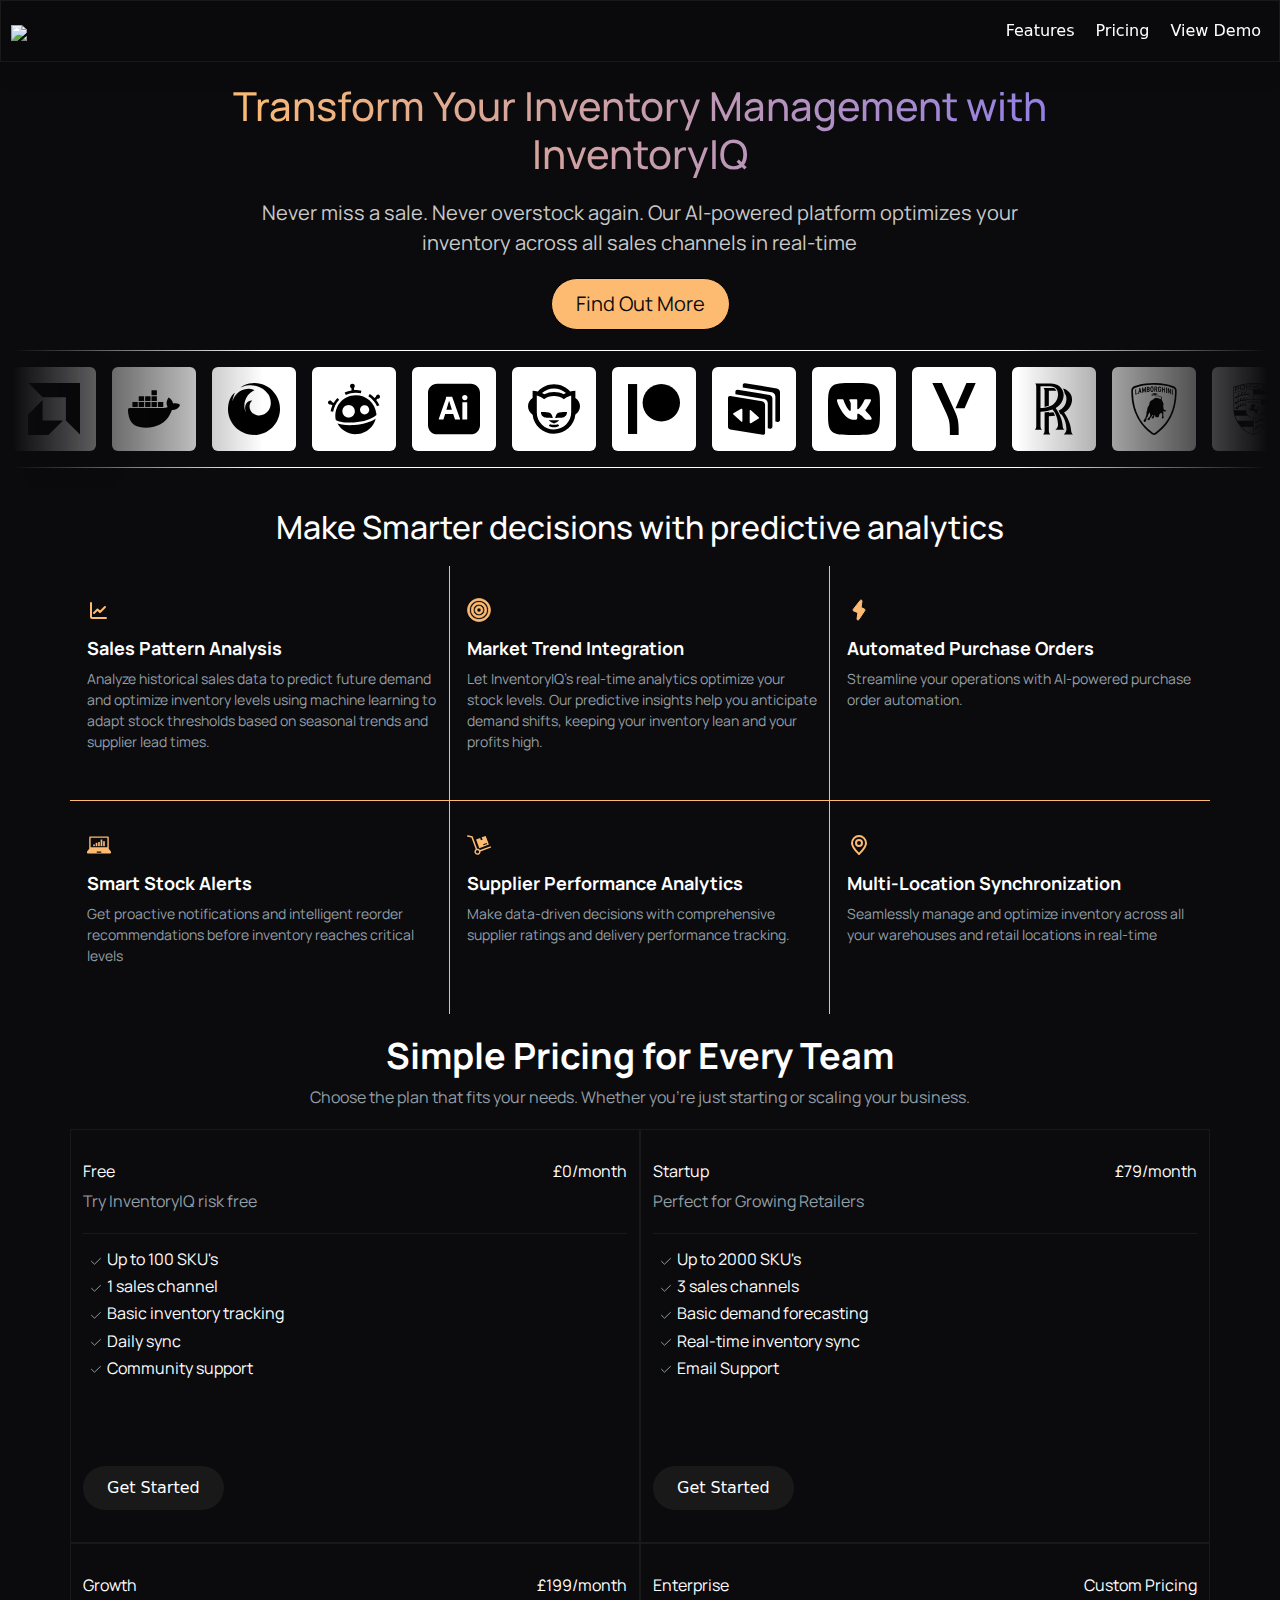
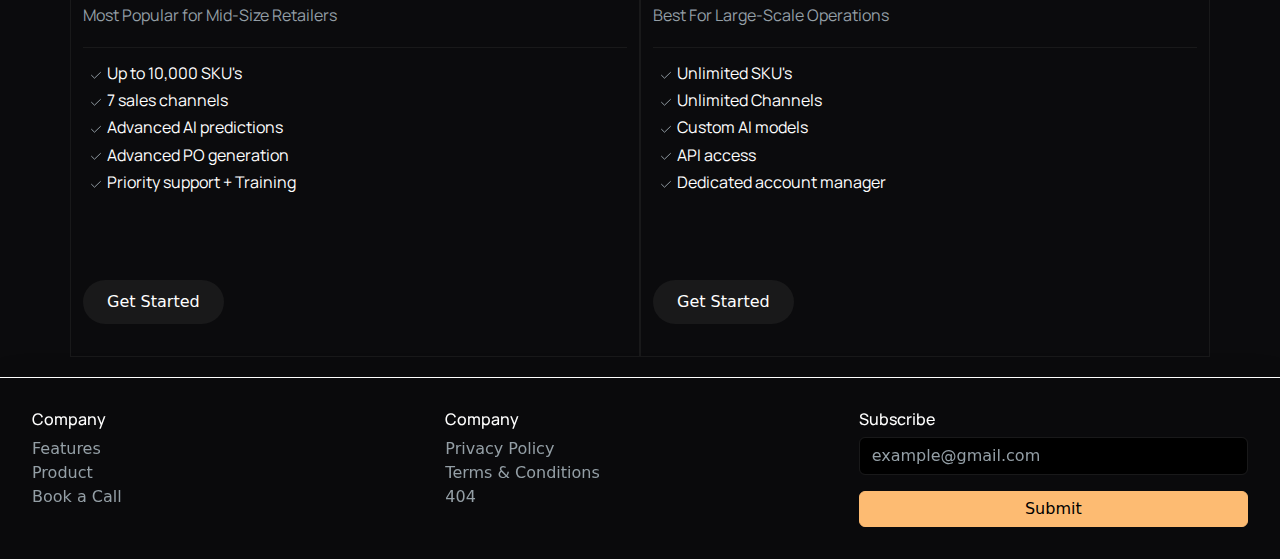
==== index.html @ 150c67d3 "Update and rename sass.html to index.html" ====
<!DOCTYPE html>
<html>
    <head>
        <meta charset="utf-8">
        <meta http-equiv="X-UA-Compatible" content="IE=edge">
        <title></title>
        <meta name="description" content="">
        <meta name="viewport" content="width=device-width, initial-scale=1">

        <!--Google Fonts Api-->
        <link rel="preconnect" href="https://fonts.googleapis.com">
        <link rel="preconnect" href="https://fonts.gstatic.com" crossorigin>
        <link href="https://fonts.googleapis.com/css2?family=Manrope:wght@200..800&display=swap" rel="stylesheet">

        <link rel="stylesheet" href="index.css">
        <!-- Bootstrap CSS for styling and layout-->
        <link href="https://cdn.jsdelivr.net/npm/bootstrap@5.3.3/dist/css/bootstrap.min.css" rel="stylesheet"
        integrity="sha384-QWTKZyjpPEjISv5WaRU9OFeRpok6YctnYmDr5pNlyT2bRjXh0JMhjY6hW+ALEwIH" 
        crossorigin="anonymous">
    </head>
<body class="body">

<nav id="nav1" class="navbar navbar-light navbar-expand-md sticky-top  ">
  <div class="container-fluid col-12   " id="navigation">
    <a href="" class="navbar-brand">
        <img src="images/icons8-html.svg">
    </a>
    <!--Toggle Button for mobile devices-->
    <button class="navbar-toggler" type="button" data-bs-toggle="collapse" data-bs-target="#main-nav"
    aria-controls="main-nav" aria-expanded="false" aria-label="Toggle navigation">
      <span class="navbar-toggler-icon  "></span>
    </button>
    <!--Navbar Links-->
    <div class="collapse navbar-collapse justify-content-end align-center " id="main-nav">
        <ul class="navbar-nav">
          <li class="nav-item">
            <a class="nav-link" id="link1" href="#">Features</a>
          </li>

          <li class="nav-item">
            <a class="nav-link" id="link2" href="#">Pricing</a>
          </li>

          
          <li class="nav-item">
            <a class="nav-link " id="link3" href="#" >View Demo</a>
          </li>

          
        </ul>
    </div>
  </div>        
</nav>

<div class="container-fluid
" >
  <div class="row">
    <main>
      <h1 class="mx-auto text-center col-12 col-lg-8 ">Transform Your Inventory Management with InventoryIQ</h1>
      <p id="p1" class="text-center mx-auto col-12 col-lg-8"> Never miss a sale. Never overstock again. Our AI-powered 
      platform optimizes your inventory across all sales channels in real-time</p>

      <button class="mx-auto d-flex" id="cta">Find Out More</button>


      <div class="scroller col-12 mx-auto text-center d-flex" data-animated="true"  >
        <ul class="tag-list scroller__inner ">
          <li class="shadow-lg rounded" ><a ><img class="img" src="images/amd.svg" alt="amd-icon"></a>
          </li>
          <li class="rounded"><a ><img class="img" src="images/docker.svg"></a>
          </li>
          <li class="rounded"><a ><img class="img" src="images/firefox.svg"></a>
          </li>
          <li class="rounded"><a ><img class="img" src="images/freepik.svg"></a>
          </li>      
          <li class="rounded" ><a ><img class="img" src="images/illustrator.svg"></a>
          </li>
          
          <li class="rounded"><a ><img class="img" src="images/napster.svg" 
             ></a></li>
    
          <li class="rounded"><a ><img class="img" src="images/patreon.svg
            " alt="patreon-icon"></a></li>
    
          <li class="rounded"><a ><img class="img" src="images/slidesgo.svg"  
            alt="slidesgo-icon"></a></li> 
    
          <li class="rounded"><a ><img class="img" src="images/vk.svg" 
           alt="vk-icon" ></a></li>  
    
          <li class="rounded"><a ><img class="img" src="images/yandex.svg"
           alt="yandex-icon"  ></a></li>

           <li class="rounded"><a ><img class="img" src="images/rolls-royce-icon.svg"
            alt="Rolls-Royce-icon"  ></a></li> 

          <li class="rounded"><a ><img class="img" src="images/lamborghini-icon.svg"
          alt="lamborghini-icon"  ></a></li>

          <li class="rounded"><a ><img class="img" src="images/porsche-icon.svg"
            alt="porsche-icon"  ></a></li>

           <li class="rounded"><a ><img class="img" src="images/adobe-light-room-icon.svg"
           alt="adobe-light-room-icon"  ></a></li>  

           <li class="rounded"><a ><img class="img" src="images/zhihu-icon.svg"
            alt="zhihu-icon"  ></a></li>

          <!--Section 2 of Icons-->

           <li class="rounded"><a ><img class="img" src="images/amd.svg" alt="amd-icon"
            aria-hidden="true"></a></li>

           <li class="rounded"><a ><img class="img" src="images/docker.svg"
            aria-hidden="true"></a></li>

           <li class="rounded"><a ><img class="img" src="images/firefox.svg"
            aria-hidden="true"></a></li>

           <li class="rounded"><a ><img class="img" src="images/freepik.svg"
            aria-hidden="true"></a></li>  

           <li class="rounded"><a ><img class="img" src="images/illustrator.svg" 
            aria-hidden="true"></a>

            <li class="rounded"><a ><img class="img" src="images/napster.svg" 
            aria-hidden="true"  ></a></li>
     
           <li class="rounded"><a ><img class="img" src="images/patreon.svg
             " aria-hidden="true" alt="patreon-icon"></a></li>
     
           <li class="rounded"><a ><img class="img" src="images/slidesgo.svg"  
             alt="slidesgo-icon" aria-hidden="true"></a></li> 
     
           <li class="rounded"><a ><img class="img" src="images/vk.svg" 
            alt="vk-icon" aria-hidden="true" ></a></li>  
     
           <li class="rounded"><a ><img class="img" src="images/yandex.svg"
            alt="yandex-icon" aria-hidden="true" ></a></li>
           </li>

           <li class="rounded"><a ><img class="img" src="images/rolls-royce-icon.svg"
            alt="Rolls-Royce-icon" aria-hidden="true" ></a></li> 

          <li class="rounded"><a ><img class="img" src="images/lamborghini-icon.svg"
          alt="lamborghini-icon" aria-hidden="true" ></a></li>

          <li class="rounded"><a ><img class="img" src="images/porsche-icon.svg"
            alt="porsche-icon"  aria-hidden="true"></a></li>

           <li class="rounded"><a ><img class="img" src="images/adobe-light-room-icon.svg"
           alt="adobe-light-room-icon" aria-hidden="true" ></a></li>  

           <li class="rounded"><a ><img class="img" src="images/zhihu-icon.svg"
            alt="zhihu-icon" aria-hidden="true" ></a></li>
        </ul>
      </div> 

    </main>
    
    
    
  </div>
</div>

<div class="container" id="features">
  <div class="row justify-content-center">

    <h2 id="h2" class="col-12  col-md-12 mx-auto text-center">Make Smarter decisions with predictive analytics</h2>
    
    <div id="section1" class="section col-sm-12 col-md-4   ">
      <img src="images/graph-icon.svg">
      <h2>Sales Pattern Analysis</h2>
      <p>Analyze historical sales data to predict future demand and optimize inventory levels using machine
      learning to adapt stock thresholds based on seasonal trends and supplier lead times.</p>
    </div>

    <div id="section2" class="section col-sm-12 col-md-4  ">
      <img src="images/bullseye-icon.svg">
      <h2>Market Trend Integration</h2>
      <p>Let InventoryIQ's real-time analytics optimize your stock levels. Our predictive insights help you
      anticipate demand shifts, keeping your inventory lean and your profits high.</p>
    </div>

    <div id="section3" class="section col-sm-12 col-md-4  ">
      <img src="images/lightning-icon.svg">
      <h2>Automated Purchase Orders</h2>
      <p>Streamline your operations with AI-powered purchase order automation.</p>
    </div>

    
    
      <div id="section4" class="section col-sm-12 col-md-4  ">
        <img src="images/performance-graph-icon.svg">
        <h2>Smart Stock Alerts</h2>
        <p>Get proactive notifications and intelligent reorder recommendations before inventory reaches critical levels</p>
      </div>

      <div id="section5" class="section col-sm-12  col-md-4  ">
        <img src="images/transport-cart-icon.svg">
        <h2>Supplier Performance Analytics</h2>
        <p>Make data-driven decisions with comprehensive supplier ratings and delivery performance tracking.</p>
      </div>

      <div id="section6" class="section col-sm-12 col-md-4  ">
        <img src="images/location-pin-icon.svg">
        <h2>Multi-Location Synchronization</h2>
        <p>Seamlessly manage and optimize inventory across all your warehouses and retail locations in real-time</p>
      </div>
    
    

  </div>

</div>

<div class="container" id="pricing">
  <div class="row justify-content-center " >
    <h2 class="mx-auto text-center col-12 col-lg-8" id="pricingH2">Simple Pricing for Every Team</h2>
    <p id="pricingParagraph" class="mx-auto text-center col-10 col-lg-8">Choose the plan that fits your needs.
       Whether you're just starting or scaling your business.</p>

       
          <div class="col-sm-12 col-md-6  " id="free">
            <div  class="d-flex justify-content-between col-12"> 
              <h2 class="float-start ">Free</h2>
              <h2 class="float-end ">£0/month</h2> </div>
              <p>Try InventoryIQ risk free</p>  

                <h2><img src="images/tick-icon.svg" class="pricingImage"> Up to 100 SKU's</h2> 
                <h2><img src="images/tick-icon.svg" class="pricingImage"> 1 sales channel</h2> 
                <h2><img src="images/tick-icon.svg" class="pricingImage"> Basic inventory tracking</h2> 
                <h2><img src="images/tick-icon.svg" class="pricingImage"> Daily sync</h2>
                <h2><img src="images/tick-icon.svg" class="pricingImage"> Community support</h2> 

                <button class="pricingCta rounded-pill">Get Started</button>

          </div>


          <div class="col-sm-12 col-md-6" id="startup">
            <div  class="d-flex justify-content-between col-12"> 
              <h2 class="float-start ">Startup</h2>
              <h2 class="float-end ">£79/month</h2> </div>
              <p>Perfect for Growing Retailers</p>

              <h2><img src="images/tick-icon.svg" class="pricingImage"> Up to 2000 SKU's</h2>
              <h2><img src="images/tick-icon.svg" class="pricingImage"> 3 sales channels</h2>
              <h2><img src="images/tick-icon.svg" class="pricingImage"> Basic demand forecasting</h2>
              <h2><img src="images/tick-icon.svg" class="pricingImage"> Real-time inventory sync</h2>
              <h2><img src="images/tick-icon.svg" class="pricingImage"> Email Support</h2>

              <button class="pricingCta rounded-pill">Get Started</button>

          </div>


          <div class="col-sm-12 col-md-6" id="growth">
            
              <div  class="d-flex justify-content-between col-12"> 
                <h2 class="float-start ">Growth</h2>
                <h2 class="float-end ">£199/month</h2> </div>
                <p>Most Popular for Mid-Size Retailers</p>

                <h2><img src="images/tick-icon.svg" class="pricingImage"> Up to 10,000 SKU's</h2>
                <h2><img src="images/tick-icon.svg" class="pricingImage"> 7 sales channels</h2>
                <h2><img src="images/tick-icon.svg" class="pricingImage"> Advanced AI predictions</h2>
                <h2><img src="images/tick-icon.svg" class="pricingImage"> Advanced PO generation</h2>
                <h2><img src="images/tick-icon.svg" class="pricingImage"> Priority support + Training</h2>

                <button class="pricingCta rounded-pill">Get Started</button>

          </div>

          <div class="col-sm-12 col-md-6 " id="enterprise">
            <div  class="d-flex justify-content-between col-12"> 
              <h2 class="float-start ">Enterprise</h2>
              <h2 class="float-end ">Custom Pricing </h2> </div>
              <p>Best For Large-Scale Operations </p>

              <h2><img src="images/tick-icon.svg" class="pricingImage"> Unlimited SKU's</h2>
              <h2><img src="images/tick-icon.svg" class="pricingImage"> Unlimited Channels</h2>
              <h2><img src="images/tick-icon.svg" class="pricingImage"> Custom AI models</h2>
              <h2><img src="images/tick-icon.svg" class="pricingImage"> API access</h2>
              <h2><img src="images/tick-icon.svg" class="pricingImage"> Dedicated account manager</h2>

              <button class="pricingCta rounded-pill">Get Started</button>

          </div>  
       
  </div>
</div>



<!--Footer-->
<div class="container-fluid" id="footer">
  <div class="row justify-content-center">

    <div class=" col-sm-12 col-md-4">
      <h2>Company</h2>
        <ul>
          <li><a>Features</a></li>
          <li><a href="#">Product</a></li>
          <li><a href="#">Book a Call</a></li>
        </ul>
    </div>

    <div class="col-sm-12  col-md-4">
      <h2>Company</h2>
      <ul>
        <li><a href="#">Privacy Policy</a></li>
        <li><a href="#">Terms & Conditions</a></li>
        <li><a href="#">404</a></li>
      </ul>
    </div>

    <div class="col-sm-12 col-md-4">
      <h2>Subscribe</h2>
      <form>
        <input type="email" class="form-control " placeholder="example@gmail.com" id="emailLabel">
        <button type="submit" id="formCta" class="text-center col-12 ">Submit</button>

      </form>
    </div>


  </div>
</div>






<script src="https://cdn.jsdelivr.net/npm/@popperjs/core@2.11.8/dist/umd/popper.min.js" integrity="sha384-I7E8VVD/ismYTF4hNIPjVp/Zjvgyol6VFvRkX/vR+Vc4jQkC+hVqc2pM8ODewa9r" crossorigin="anonymous"></script>
<script src="https://cdn.jsdelivr.net/npm/bootstrap@5.3.3/dist/js/bootstrap.min.js" integrity="sha384-0pUGZvbkm6XF6gxjEnlmuGrJXVbNuzT9qBBavbLwCsOGabYfZo0T0to5eqruptLy" crossorigin="anonymous"></script>
<script src="https://ajax.googleapis.com/ajax/libs/jquery/3.7.1/jquery.min.js"></script>
<script src="index.js"></script>
</body>
</html>
---- index.css ----
* {
    padding: 0px;
    margin: 0px;

}

.body{
    background: #0B0B0D;
}

#nav1{
  padding: 10px;
}

/* #navigation {
    
border-radius: 16px;
background:rgba(0, 0, 0,0.01);
box-shadow: 0 4px 30px rgba(0, 0, 0, 0.1);
backdrop-filter: blur(20px);
-webkit-backdrop-filter: blur(20px);
border: 1px solid #19191A;
margin-bottom: 20px;
padding: 10px;
} */


.navbar-toggler-icon {
   
background-image: url("data:image/svg+xml,%3csvg xmlns='http://www.w3.org/2000/svg' viewBox='0 0 30 30'%3e%3cpath stroke='rgba(255, 255, 255, 1)' stroke-linecap='round' stroke-miterlimit='10' stroke-width='2' d='M4 7h22M4 15h22M4 23h22'/%3e%3c/svg%3e") !important;
}


#link1{
    color:#ffffff;
    cursor: pointer;
}

#link2{
    color:#ffffff;
    cursor: pointer;
    margin-left: 5px;
}

#link3{
    color:#ffffff;
    cursor: pointer;
    margin-left: 5px;
}

h1,p,h2 {
    font-family: 'Manrope';
}

main h1, main p {
  margin-bottom: 20px;
  padding: 0px;
}

h1{
  
    background: #FDBB72;
    background: linear-gradient(to right, #FDBB72 0%, #927FE4 100%);
    -webkit-background-clip: text;
    -webkit-text-fill-color: transparent;
    font-size: 40px;
    padding-bottom:20px;
    font-weight: bold;
}

p{
    color: #ffffffcc;
    font-size: 20px;
    padding-bottom: 20px;
}

#h2{
  color: #ffffff;
  margin-bottom: 20px;
}

#h1{
  font-size: 40px;
  color:  #FDBB72;
  margin-bottom: 20px;
}

#cta{
    background-color:#FDBB72;
    font-family:'Manrope';
    font-size: 20px;
    color: #0B0B0D;
    padding:10px 24px;
    border-radius:50px;
    border: 1px solid black;
    margin-bottom: 20px;
}

#cta:hover{
    opacity:0.7;
}

/*Infinite Scroll CSS */




.tag-list {
    margin: 0;
    padding-inline: 0;
    list-style: none;
  }
  
  .tag-list li{
    padding: 1rem;
    background-color: white;
  }
  
  .scroller {
  /* max-width: 600px; */
  max-width: 600px;
    margin-bottom: 20px
  }
  
  
  .scroller__inner {
    display: flex;
    gap: 1rem;
    padding-block: 1rem;
    /*max-width: 600px;*/
    border-bottom: 1px solid white;
    border-top: 1px solid white;
    margin-bottom: 20px;
  }
  
  
  
  .scroller[data-animated=true]{
    overflow: hidden;
    /*max-width: 600px;*/
    max-width: 100%;
    -webkit-mask: linear-gradient(
      90deg,
      transparent,
      white 20%,
      white 80%,
      transparent
      );
  
      mask: linear-gradient(
      90deg,
      transparent,
      white 20%,
      white 80%,
      transparent
      );
  }
  
  .scroller[data-animated=true] .scroller__inner {
    flex-wrap: nowrap;
    animation: 
    scroll
    var(--_animation-duration,50s)
    var(--_animation-direction,forwards)
    linear infinite;
    width: max-content;
  }
  
  .scroller[data-direction='right']{
    --_animation-direction: reverse;
  }
  
  -scroller[data-direction='left']{
    --_animation-direction: forwards;
  }
  
  .scroller[data-speed='fast']{
  --_animation-duration: 40s;
  }
  
  .scroller[data-speed="slow"]{
  --_animation-duration: 120s;
  }
  
  @keyframes scroll {
    to {
      transform: translate(calc(-50% - 0.5rem));
    }
  }
  
  .img {
    width: 52px;
    
  }
  
  

/* End of Infinite Scroll CSS*/

#features h2, #features p {
  padding: 0px;
}

.section {
  
  padding:32px;
  gap: 16px;
  
}

#h2 {
  margin-bottom: 20px !important;
  margin-left: 0px !important;
  margin-right: 0px !important;

}

.section h2 {
  font-weight: bold;
  font-size: 18px;
  color:white;
  margin-left: 5px;
  padding: 0px;
}

.section p {
  color:#949fa6;
  font-size: 14px;
  margin-left: 5px;
}

.section img {
  margin-left: 5px;
  width: 24px;
  padding-bottom: 16px;
  
}
/*
#section1,#section2 {
  border-right: 1px solid #FDBB72;
  border-bottom:1px solid #FDBB72;
}

#section3 {
  border-bottom: 1px solid #FDBB72;
}

#section4,#section5 {
  border-right: 1px solid #FDBB72;
}
*/
#features{
  margin-bottom: 20px;
}

#pricing {
  margin-bottom: 20px;
}

#pricingH2 {
  color: white;
  font-weight: bold;
  font-size: 36px;
  padding: 0px;
}

#pricingParagraph{
  color: #949fa6;
  font-size: 16px;
  padding: 0px;
  margin-bottom: 20px;
}

#footer {
  background:rgba(0, 0, 0,0.01);
box-shadow: 0 4px 30px rgba(0, 0, 0, 0.1);
backdrop-filter: blur(20px);
-webkit-backdrop-filter: blur(20px);
border-top: 1px solid #ffffff;
padding: 32px;
}

/*#free {
  width: 40%;
}*/

#free, #startup, #growth, #enterprise {
  gap: 80px;
  padding-bottom: 32px;
  padding-top: 32px;
  border: 1px solid #19191A;
}

#free h2, #startup h2, #growth h2, #enterprise h2 {
  font-size: 16px;
  font-weight:normal;
  color:#ffffff;
}

.pricingImage {
  height: 16px;
  padding-left: 5px;
}

#free p , #startup p, #growth p, #enterprise p{
  color: #949fa6;
  font-size: 16px;
  border-bottom: 1px solid #19191A;

}

.pricingCta {
  background-color: #19191A;
  color: #ffffff;
  padding: 10px 24px;
  border: none;
  margin-top: 80px;
}

.pricingCta:hover {
  opacity: 0.7;
}



#footer h2 {
  color: #ffffff;
  font-size: 16px;
}

#footer li {
  list-style: none;
}

#footer a {
  color: #949fa6;
}

#footer ul {
  padding: 0px;
}

#emailLabel {
  background-color: #000000;
  border: 1px solid #19191A;
  color: #ffffff;
  margin-bottom: 16px;
}

#emailLabel::placeholder {
  color: #949fa6;
}

#emailLabel:focus-within {
  border-color: #FDBB72 !important;
  box-shadow: none !important;
  color: white;
}

#formCta {
  background-color: #FDBB72;
  border: 1px solid #FDBB72;
  border-radius:var(--bs-border-radius);
  padding: 5px;
}

li a {
  text-decoration: none;
}


 @media only screen and (min-width:450px) and (max-width:575.98px) {
/* Styles for Portrait phones */
#section1, #section2, #section3, #section4 , #section5 , #section6 {
  border-bottom: 1px solid #FDBB72;
  border-right: none;
}

#navigation {
    
  background:rgba(0, 0, 0,0.01);
  box-shadow: 0 4px 30px rgba(0, 0, 0, 0.1);
  backdrop-filter: blur(20px);
  -webkit-backdrop-filter: blur(20px);
  border: 1px solid #19191A;
  margin-bottom: 20px;
  padding: 10px;
  border-radius: 0px;
  }

  #nav1 {
    padding: 0px;
  }

  #link3,#link2,#link1 {
    margin-left: 5px;
  }

  #section1,#section2,#section3,#section4,#section5,#section6{
    border: none;
  }

 
}


@media only screen and (min-width:576px) and (max-width:767.98px) {
/* Styles for Landscape phones */ 


#navigation {
    
  background:rgba(0, 0, 0,0.01);
  box-shadow: 0 4px 30px rgba(0, 0, 0, 0.1);
  backdrop-filter: blur(20px);
  -webkit-backdrop-filter: blur(20px);
  border: 1px solid #19191A;
  margin-bottom: 20px;
  padding: 10px;
  border-radius: 0px;
  margin-top: 0px;
  margin-left: 0px;
  margin-right: 0px;
  }

  #nav1 {
    padding: 0px;
  }

  #link3,#link2,#link1 {
    margin-left: 5px;
  }

  
  #section1,#section2,#section3,#section4,#section5,#section6{
    border: none;
  }

}

@media only screen and (min-width:768px) and (max-width:991.98px) {
 /* Styles tablets */

 #nav1 {
  padding: 0px;
 }

 #navigation {
    
  background:rgba(0, 0, 0,0.01);
  box-shadow: 0 4px 30px rgba(0, 0, 0, 0.1);
  backdrop-filter: blur(20px);
  -webkit-backdrop-filter: blur(20px);
  border: 1px solid #19191A;
  margin-bottom: 20px;
  padding: 10px;
  border-radius: 0px;
  margin-top: 0px;
  margin-left: 0px;
  margin-right: 0px;
  }

  #link3,#link2,#link1 {
    margin-left: 5px;
  }

  
#section1,#section2 {
  border-right: 1px solid #FDBB72;
  border-bottom:1px solid #FDBB72;
}

#section3 {
  border-bottom: 1px solid #FDBB72;
}

#section4,#section5 {
  border-right: 1px solid #FDBB72;
}

}

@media only screen and  (min-width:992px) and (max-width:1199.98px) {
/* Styles for portrait tablets and large phones */

#link3,#link2,#link1 {
  margin-left: 5px;
}


#section1,#section2 {
border-right: 1px solid #FDBB72;
border-bottom:1px solid #FDBB72;
}

#section3 {
border-bottom: 1px solid #FDBB72;
}

#section4,#section5 {
border-right: 1px solid #FDBB72;
}

#nav1 {
  padding: 0px;
 }

 #navigation {
    
  background:rgba(0, 0, 0,0.01);
  box-shadow: 0 4px 30px rgba(0, 0, 0, 0.1);
  backdrop-filter: blur(20px);
  -webkit-backdrop-filter: blur(20px);
  border: 1px solid #19191A;
  margin-bottom: 20px;
  padding: 10px;
  border-radius: 0px;
  margin-top: 0px;
  margin-left: 0px;
  margin-right: 0px;
  }

}

@media only screen and (min-width: 1200px)  {
/* Styles for laptops and desktops */

#nav1 {
  padding: 0px;
 }

 #navigation {
    
  background:rgba(0, 0, 0,0.01);
  box-shadow: 0 4px 30px rgba(0, 0, 0, 0.1);
  backdrop-filter: blur(20px);
  -webkit-backdrop-filter: blur(20px);
  border: 1px solid #19191A;
  margin-bottom: 20px;
  padding: 10px;
  border-radius: 0px;
  margin-top: 0px;
  margin-left: 0px;
  margin-right: 0px;
  }

  #link3,#link2,#link1 {
    margin-left: 5px;
  }
  
  
  #section1,#section2 {
  border-right: 1px solid #FDBB72;
  border-bottom:1px solid #FDBB72;
  }
  
  #section3 {
  border-bottom: 1px solid #FDBB72;
  }
  
  #section4,#section5 {
  border-right: 1px solid #FDBB72;
  }

}
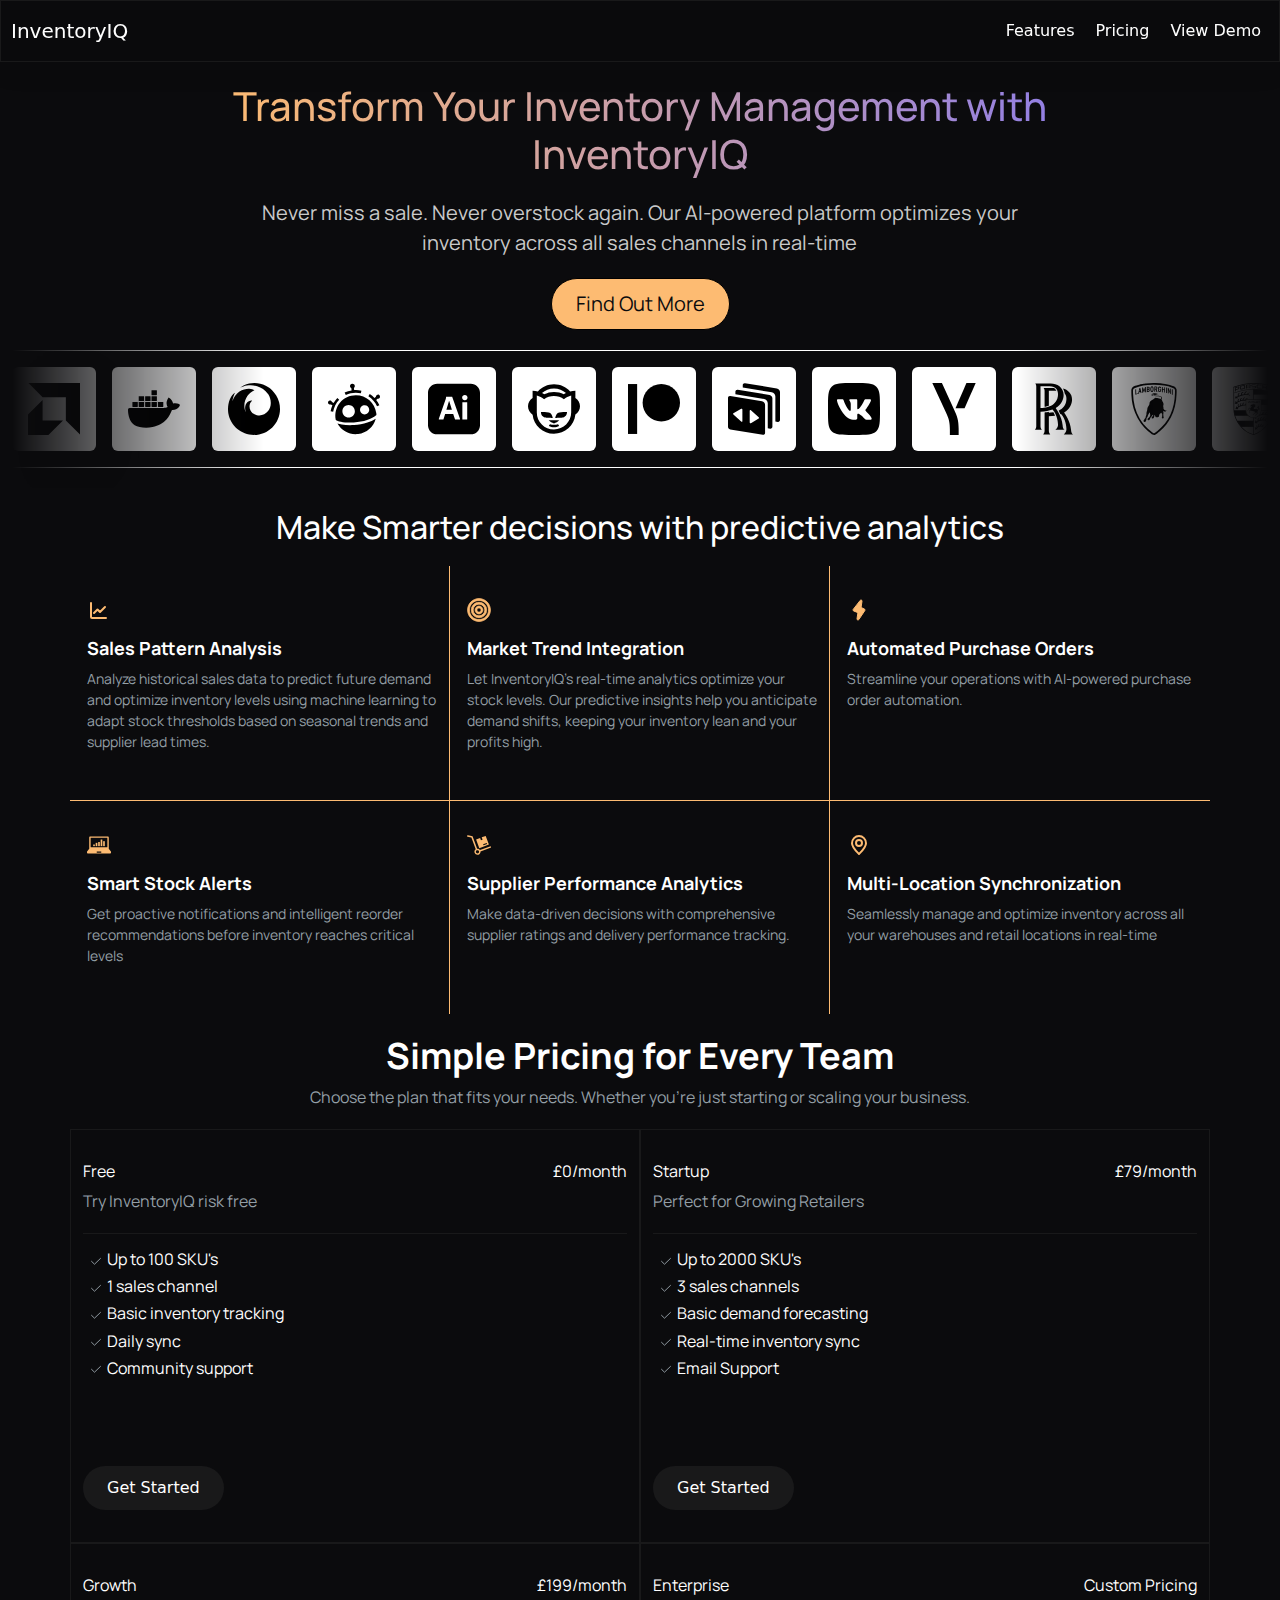
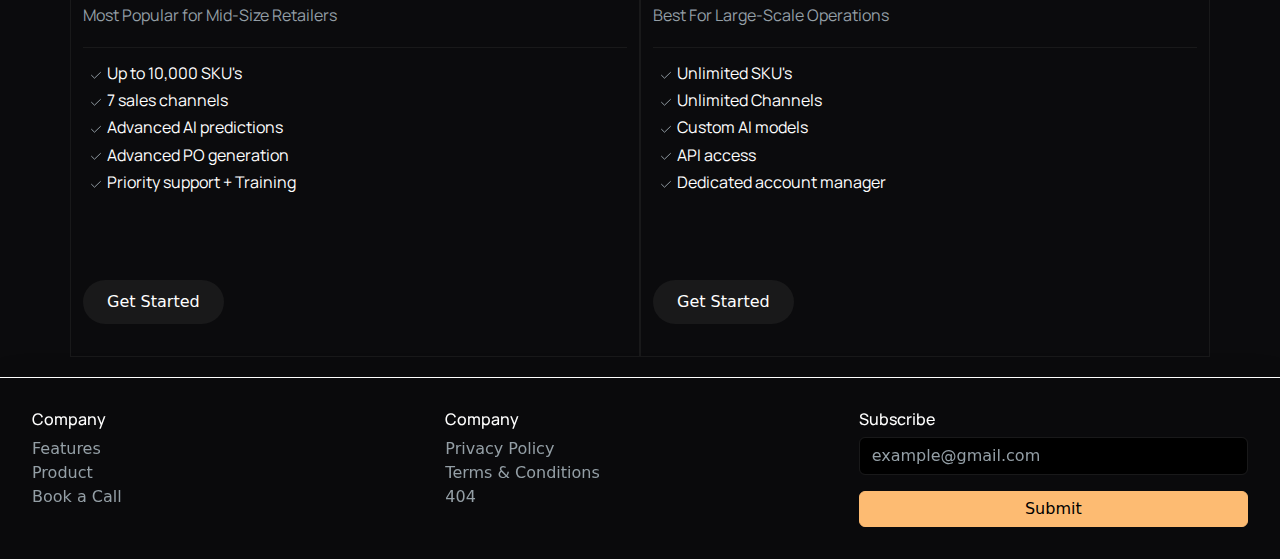
==== commit 5e344c50: "Update index.html" ====
--- a/index.html
+++ b/index.html
@@ -22,8 +22,8 @@
 
 <nav id="nav1" class="navbar navbar-light navbar-expand-md sticky-top  ">
   <div class="container-fluid col-12   " id="navigation">
-    <a href="" class="navbar-brand">
-        <img src="images/icons8-html.svg">
+    <a href="" class="navbar-brand" id="link4">
+        InventoryIQ
     </a>
     <!--Toggle Button for mobile devices-->
     <button class="navbar-toggler" type="button" data-bs-toggle="collapse" data-bs-target="#main-nav"
--- a/index.css
+++ b/index.css
@@ -30,6 +30,11 @@
 background-image: url("data:image/svg+xml,%3csvg xmlns='http://www.w3.org/2000/svg' viewBox='0 0 30 30'%3e%3cpath stroke='rgba(255, 255, 255, 1)' stroke-linecap='round' stroke-miterlimit='10' stroke-width='2' d='M4 7h22M4 15h22M4 23h22'/%3e%3c/svg%3e") !important;
 }
 
+
+#link4{
+  color:#ffffff;
+  cursor: pointer;
+}
 
 #link1{
     color:#ffffff;
@@ -369,7 +374,7 @@
 }
 
 
- @media only screen and (min-width:450px) and (max-width:575.98px) {
+ @media only screen and (min-width:300px) and (max-width:575.98px) {
 /* Styles for Portrait phones */
 #section1, #section2, #section3, #section4 , #section5 , #section6 {
   border-bottom: 1px solid #FDBB72;
